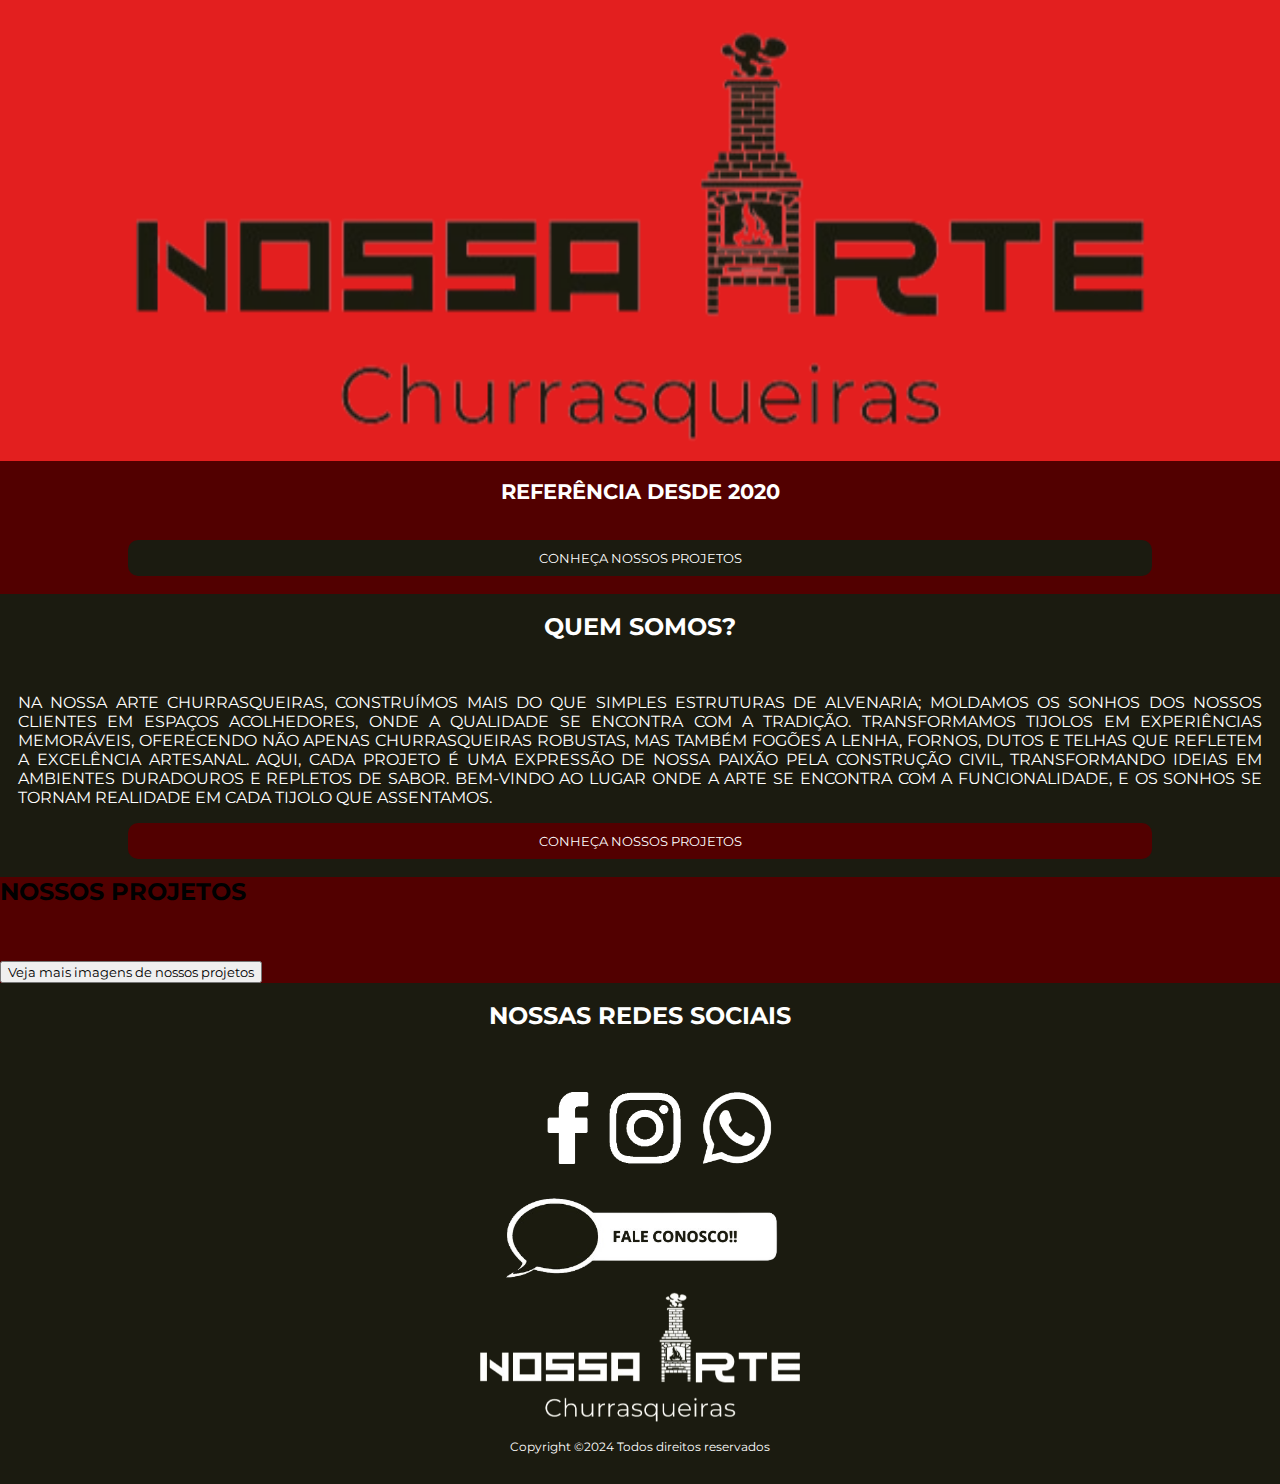
==== Institucional/index.html @ 69694f87 "Add files via upload" ====
<!DOCTYPE html>
<html lang="pt-br">
  <head>
    <meta charset="UTF-8" />
    <meta http-equiv="X-UA-Compatible" content="IE-edge" />
    <meta name="viewport" content="width=device-width, initial-scale=1.0" />
    <title>Nossa Arte Churrasqueiras - Institucional</title>
    <link rel="stylesheet" href="./css/styles.css">
  </head>
  <body>
    <header class="header-container">
      <div class="logo">
        <img src="./assets/imgs/Black_logo.png" alt="Logo" />
      </div>
    </header>
    <main>
      <section class="initial-section">
        <div class="title">
          <h2>Referência desde 2020</h2>
        </div>
        <div class="discover-button black">
          <button>Conheça nossos projetos</button>
        </div>
      </section>
      <section class="about-us">
        <div class="title">
          <h2>Quem somos?</h2>
        </div>
        <div class="about-us-text">
          <p>
            Na Nossa Arte Churrasqueiras, construímos mais do que simples
            estruturas de alvenaria; moldamos os sonhos dos nossos clientes em
            espaços acolhedores, onde a qualidade se encontra com a tradição.
            Transformamos tijolos em experiências memoráveis, oferecendo não
            apenas churrasqueiras robustas, mas também fogões a lenha, fornos,
            dutos e telhas que refletem a excelência artesanal. Aqui, cada
            projeto é uma expressão de nossa paixão pela construção civil,
            transformando ideias em ambientes duradouros e repletos de sabor.
            Bem-vindo ao lugar onde a arte se encontra com a funcionalidade, e
            os sonhos se tornam realidade em cada tijolo que assentamos.
          </p>
        </div>
        <div class="discover-button red">
          <button>Conheça nossos projetos</button>
        </div>
      </section>
      <section class="our-projects">
        <div class="title">
          <h2>Nossos projetos</h2>
        </div>
        <div class="projects-images">
          <img src="" alt="" />
        </div>
        <div class="more-images-button">
          <button>Veja mais imagens de nossos projetos</button>
        </div>
      </section>
      <section></section>
      <section></section>
    </main>
    <footer class="footer-container">
      <div class="title">
        <h2>Nossas redes sociais</h2>
      </div>
      <div class="social-medias">
        <ul>
          <li>
            <a href="https://facebook.com" target="_blank"
              ><img src="./assets/icons/Icon Facebook.png" alt="Logo Facebook"
            /></a>
          </li>
          <li>
            <a
              href="https://www.instagram.com/essa.enossaarte?igsh=MTVyazhsaHVqaWZs"
              target="_blank"
              ><img
                src="./assets/icons/Icon Instagram.png"
                alt="Logo Instagram"
            /></a>
          </li>
          <li>
            <a
              href="https://api.whatsapp.com/send?phone=5511959930063"
              target="_blank"
              ><img src="./assets/icons/Icon Whatsapp.png" alt="Logo Whatsapp"
            /></a>
          </li>
        </ul>
      </div>
      <div class="talk-with-us">
        <a href="https://api.whatsapp.com/send?phone=5511959930063" target="_blank"><img src="./assets/icons/Contact_us_button.png" alt="Fale conosco"></a>
      </div>
      <div class="footer-logo">
        <img src="./assets/imgs/White_logo.png" alt="Logo">
      </div>
      <div class="copyright-text">
        <p>Copyright  ©2024  Todos direitos reservados</p>
      </div>
    </footer>
    <script src="./js/script.js"></script>
  </body>
</html>
---- Institucional/css/styles.css ----
@import url("https://fonts.googleapis.com/css2?family=Montserrat:wght@400;700&display=swap");

* {
  font-family: "Montserrat";
  box-sizing: border-box;
}

html, body {
    margin: 0;
    padding: 0;
}

h2 {
    margin: 0;
}

.header-container {
    background-color: #E31F1F;
    padding: 2vh;
}

.logo {
    display: flex;
    justify-content: center;
    align-items: center;
}

.logo img {
    height: 100%;
    width: 85%;
}

.initial-section {
    background-color: #520000;
    color: #fff;
    font-size: 14px;
    text-align: center;
    padding: 2vh;
}

.title {
    text-transform: uppercase;
    margin-bottom:4vh;
}

.discover-button button{
    border: none;
    text-transform: uppercase;
    color: #fff;
    width: 80vw;
    height: 4vh;
    border-radius: 10px;
}

.black  button{
    background-color: #1B1B10;
}

.red button{
    background-color: #520000;
}

.about-us {
    background-color: #1B1B10;
    color: #fff;
    padding: 2vh;
    display: flex;
    flex-direction: column;
    align-items: center;
}

.about-us-text {
    text-transform: uppercase;
    text-align: justify;
}

.our-projects {
    background-color: #520000;
}

.footer-container {
    background-color: #1B1B10;
    color: white;
    padding: 2vh;
    display: flex;
    flex-direction: column;
    align-items: center;
    justify-content: center;
}

.social-medias img {
    height: 8vh;
}

.social-medias ul {
    list-style: none;
    display: flex;
}

.social-medias li {
    margin: 10px;
}

.talk-with-us img{
    height: 10vh;
}

.footer-logo img {
    height: 15vh;
}

.copyright-text {
    font-size: 12px;
}
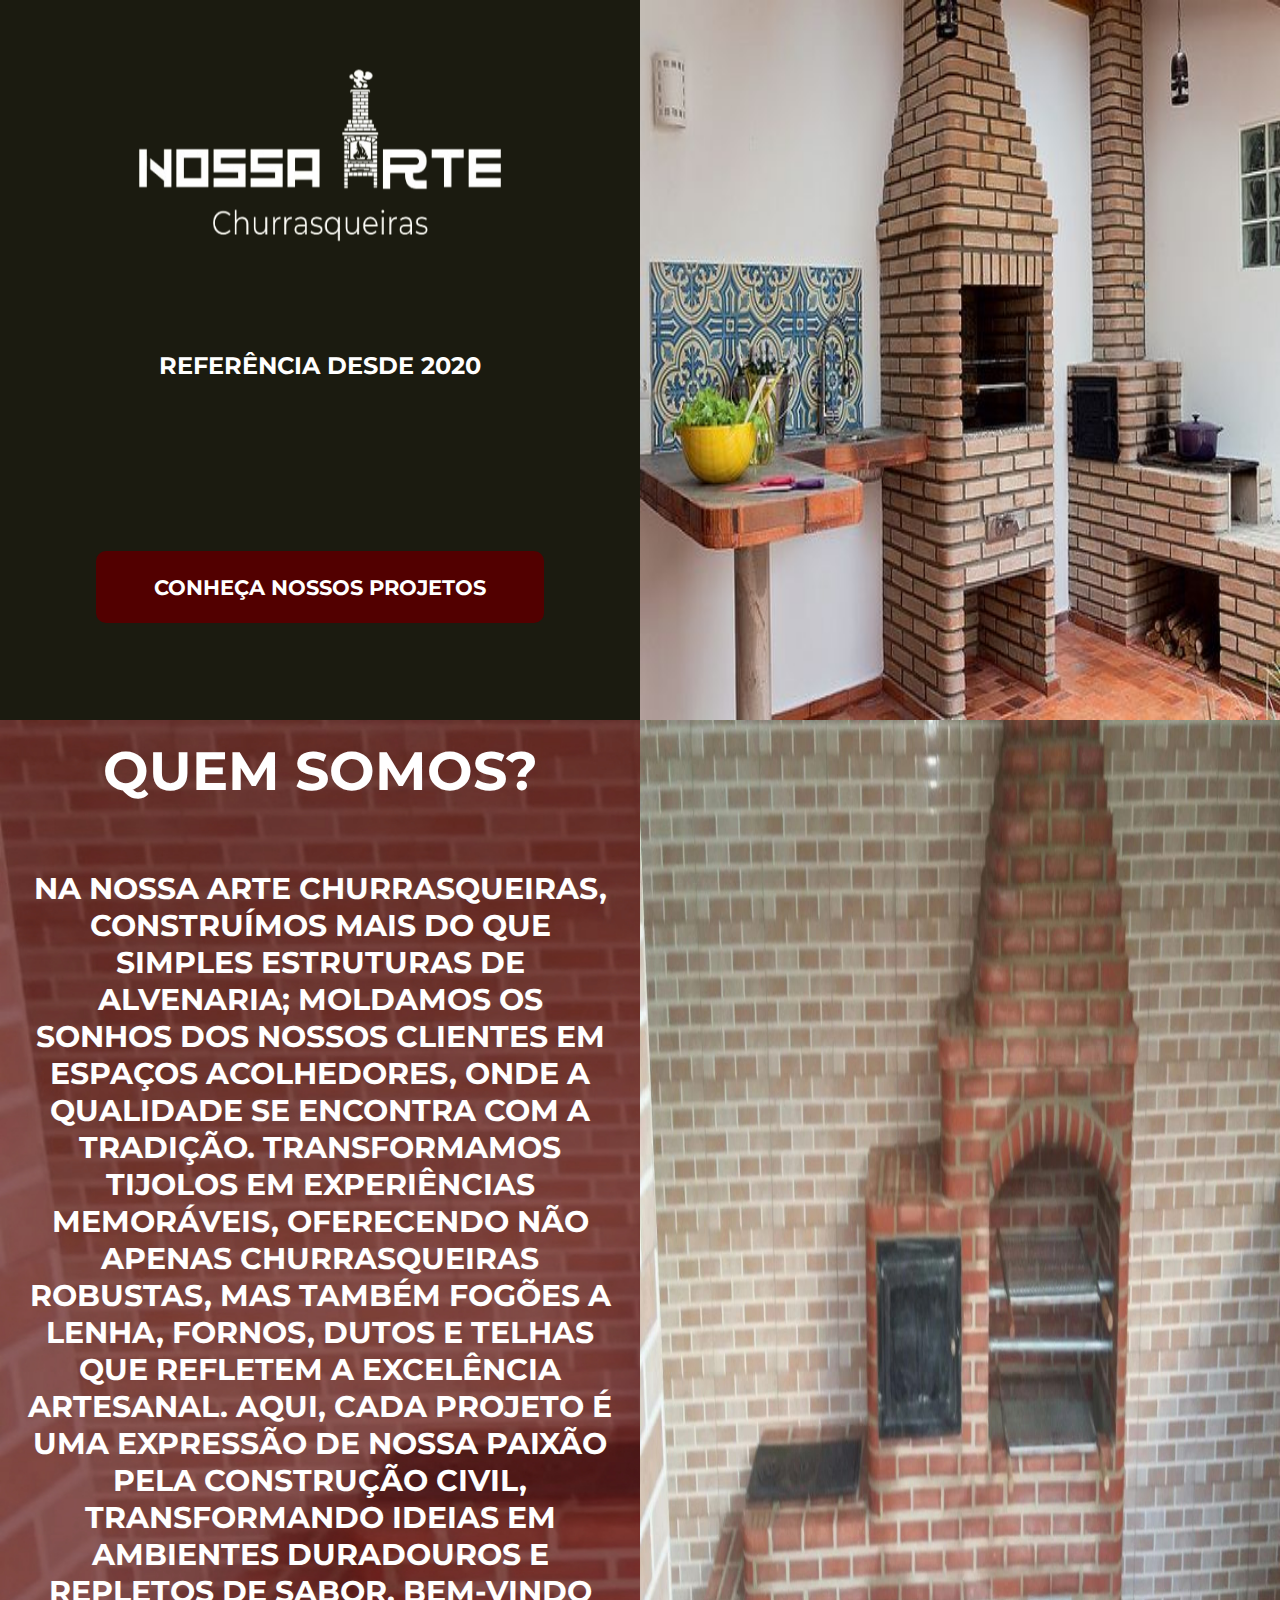
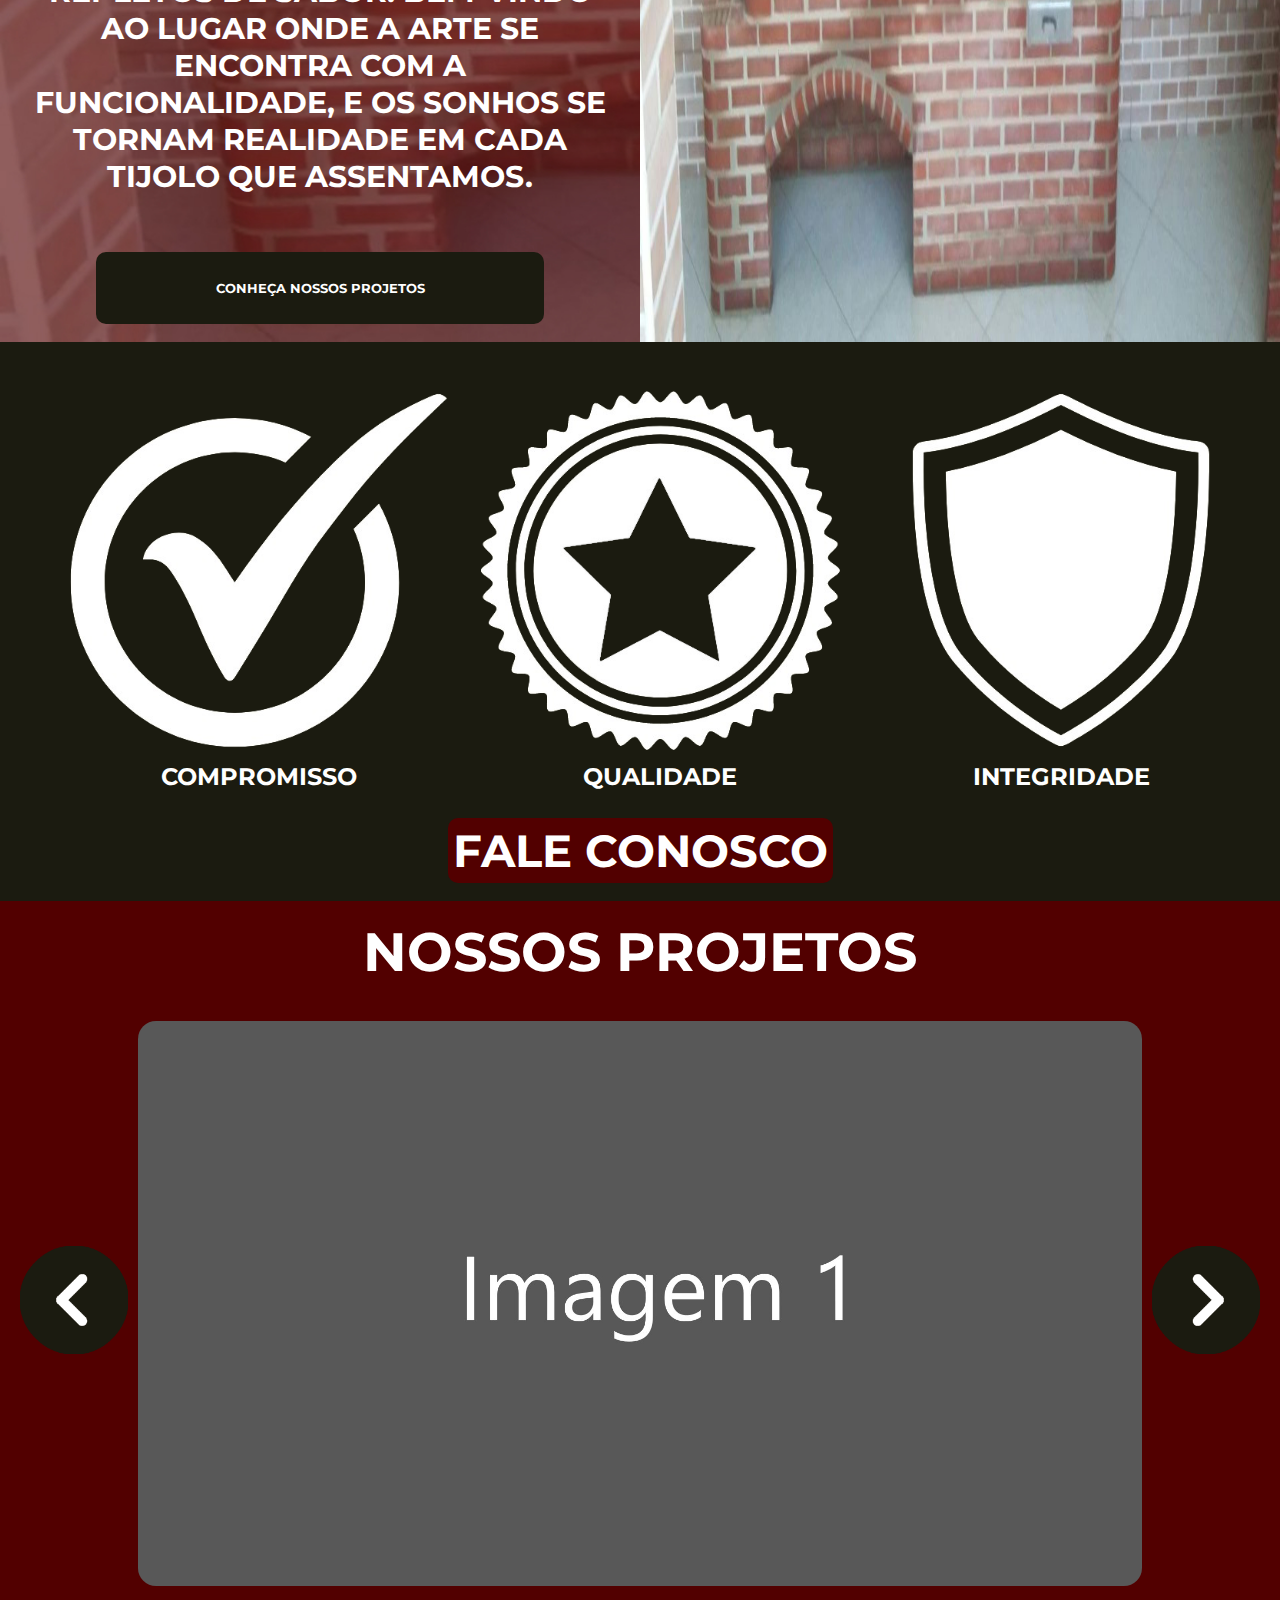
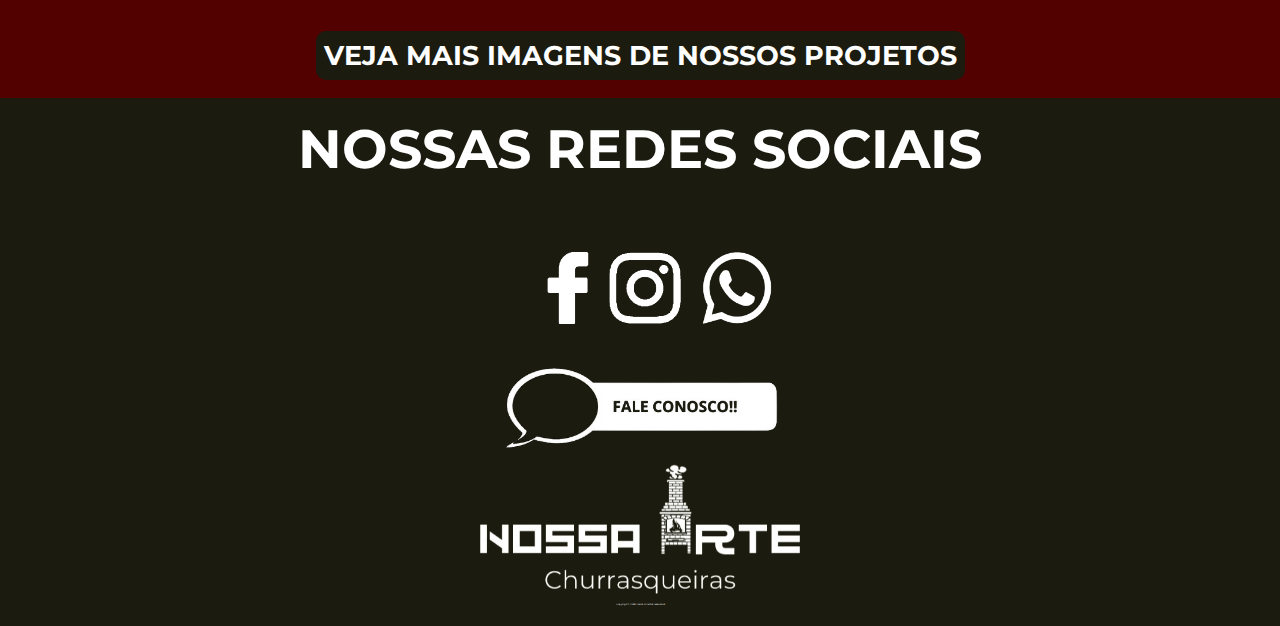
==== commit 3dbc855d: "Add files via upload" ====
--- a/Institucional/index.html
+++ b/Institucional/index.html
@@ -5,56 +5,164 @@
     <meta http-equiv="X-UA-Compatible" content="IE-edge" />
     <meta name="viewport" content="width=device-width, initial-scale=1.0" />
     <title>Nossa Arte Churrasqueiras - Institucional</title>
-    <link rel="stylesheet" href="./css/styles.css">
+    <link rel="stylesheet" href="./css/styles.css" />
   </head>
   <body>
-    <header class="header-container">
-      <div class="logo">
-        <img src="./assets/imgs/Black_logo.png" alt="Logo" />
-      </div>
-    </header>
     <main>
-      <section class="initial-section">
-        <div class="title">
-          <h2>Referência desde 2020</h2>
-        </div>
-        <div class="discover-button black">
-          <button>Conheça nossos projetos</button>
+      <div class="first-line">
+        <section class="header-container">
+          <div class="logo">
+            <img src="./assets/imgs/White_logo.png" alt="Logo" />
+          </div>
+          <div class="reference">
+            <h2>Referência desde 2020</h2>
+          </div>
+          <div class="first-discover-button">
+            <a href="#our-projects"><button>Conheça nossos projetos</button></a>
+          </div>
+        </section>
+        <div class="image-1">
+          <img src="./assets/imgs/Churrasqueira_1.jpeg" alt="Churrasqueira" />
+        </div>
+      </div>
+      <div class="second-line">
+        <section class="about-us">
+          <div class="title">
+            <h2>Quem somos?</h2>
+          </div>
+          <div class="about-us-text">
+            <p>
+              Na Nossa Arte Churrasqueiras, construímos mais do que simples
+              estruturas de alvenaria; moldamos os sonhos dos nossos clientes em
+              espaços acolhedores, onde a qualidade se encontra com a tradição.
+              Transformamos tijolos em experiências memoráveis, oferecendo não
+              apenas churrasqueiras robustas, mas também fogões a lenha, fornos,
+              dutos e telhas que refletem a excelência artesanal. Aqui, cada
+              projeto é uma expressão de nossa paixão pela construção civil,
+              transformando ideias em ambientes duradouros e repletos de sabor.
+              Bem-vindo ao lugar onde a arte se encontra com a funcionalidade, e
+              os sonhos se tornam realidade em cada tijolo que assentamos.
+            </p>
+          </div>
+          <div class="second-discover-button">
+            <a href="#our-projects"><button>Conheça nossos projetos</button></a>
+          </div>
+        </section>
+        <div class="image-2">
+          <img src="./assets/imgs/Churrasqueira_2.jpg" alt="Churrasqueiras" />
+        </div>
+      </div>
+      <section class="characteristics">
+        <ul>
+          <li onclick="openCard(0)" class="clickable-item">
+            <img src="./assets/icons/Icon_check.png" alt="Ícone compromisso" />
+            <p>Compromisso</p>
+          </li>
+          <li onclick="openCard(1)" class="clickable-item">
+            <img src="./assets/icons/Icon_seal.png" alt="Ícone qualidade" />
+            <p>Qualidade</p>
+          </li>
+          <li onclick="openCard(2)" class="clickable-item">
+            <img src="./assets/icons/Icon_shield.png" alt="Ícone integridade" />
+            <p>Integridade</p>
+          </li>
+        </ul>
+        <div class="contact-btn">
+          <a href="https://api.whatsapp.com/send?phone=5511959930063"
+          target="_blank"><button>Fale conosco</button></a>
         </div>
       </section>
-      <section class="about-us">
-        <div class="title">
-          <h2>Quem somos?</h2>
-        </div>
-        <div class="about-us-text">
-          <p>
-            Na Nossa Arte Churrasqueiras, construímos mais do que simples
-            estruturas de alvenaria; moldamos os sonhos dos nossos clientes em
-            espaços acolhedores, onde a qualidade se encontra com a tradição.
-            Transformamos tijolos em experiências memoráveis, oferecendo não
-            apenas churrasqueiras robustas, mas também fogões a lenha, fornos,
-            dutos e telhas que refletem a excelência artesanal. Aqui, cada
-            projeto é uma expressão de nossa paixão pela construção civil,
-            transformando ideias em ambientes duradouros e repletos de sabor.
-            Bem-vindo ao lugar onde a arte se encontra com a funcionalidade, e
-            os sonhos se tornam realidade em cada tijolo que assentamos.
-          </p>
-        </div>
-        <div class="discover-button red">
-          <button>Conheça nossos projetos</button>
-        </div>
-      </section>
-      <section class="our-projects">
+      <div class="carousel-container" id="carousel-container" title="Fechar Card">
+        <div id="close-carousel" onclick="closeCard()">
+          <img src="./assets/icons/Icon_close.png" alt="Fechar card" />
+        </div>
+
+        <div class="carousel">
+          <div class="card">
+            <img src="./assets/icons/Icon_check.png" alt="Ícone compromisso" />
+            <h2>Compromisso</h2>
+            <h3>
+              O Compromisso Inabalável da Nossa Empresa: Sustentando Valores e
+              Propósitos
+            </h3>
+            <p>
+              Em um mundo empresarial marcado por mudanças constantes e desafios
+              diversos, o compromisso é o alicerce sobre o qual construímos
+              nossa empresa. Desde o momento em que lançamos os alicerces deste
+              empreendimento, estabelecemos como princípio fundamental a adesão
+              a valores sólidos e um propósito claro. Este compromisso é a
+              essência que permeia todas as nossas ações, impulsionando-nos a
+              alcançar padrões de excelência e a contribuir positivamente para
+              as comunidades que servimos.
+            </p>
+          </div>
+          <div class="card">
+            <img src="./assets/icons/Icon_seal.png" alt="Ícone qualidade" />
+            <h2>Qualidade</h2>
+            <h3>Excelência em Qualidade: Nosso Compromisso Infalível</h3>
+            <p>
+              Na busca incessante pela excelência, a qualidade é nosso norte.
+              Cada produto e serviço que entregamos é uma expressão tangível
+              desse compromisso. Desde os processos de produção até o
+              atendimento ao cliente, a qualidade permeia todas as facetas de
+              nossa empresa. É essa busca incessante pela perfeição que nos
+              impulsiona a superar expectativas e a estabelecer padrões elevados
+              no mercado. Em cada detalhe, afirmamos nosso compromisso infalível
+              com a qualidade.
+            </p>
+          </div>
+          <div class="card">
+            <img src="./assets/icons/Icon_shield.png" alt="Ícone integridade" />
+            <h2>Integridade</h2>
+            <h3>Integridade: A Base Firme de Nossa Atuação</h3>
+            <p>
+              No pilar de nossa empresa reside a integridade, um princípio não
+              negociável que guia todas as nossas ações. Em um mundo onde
+              confiança é essencial, mantemos nossos compromissos e agimos com
+              transparência e honestidade em todos os nossos relacionamentos e
+              operações. Da liderança à linha de frente, a integridade é uma
+              parte indivisível de nossa cultura corporativa, assegurando que
+              cada decisão seja tomada com ética e responsabilidade. É através
+              da integridade que fortalecemos laços duradouros com nossos
+              stakeholders e construímos uma reputação sólida e confiável.
+            </p>
+          </div>
+        </div>
+      </div>
+      <div class="prev-btn card-btn" title="Card Anterior"><img src="./assets/icons/Icon_Próximo_alter.png" alt="Ícone próximo"></div>
+      <div class="next-btn card-btn" title="Card Próximo"><img src="./assets/icons/Icon_anterior_alter.png" alt="Ícone anterior"></div>
+      <section id="our-projects">
         <div class="title">
           <h2>Nossos projetos</h2>
         </div>
         <div class="projects-images">
-          <img src="" alt="" />
+          <div class="interactive-buttons" title="Imagem Anterior">
+            <img
+              src="./assets/icons/Icon_anterior.png"
+              alt="Imagem anterior"
+              id="botaoAnterior"
+            />
+          </div>
+          <div class="imgs" id="images-container">
+            <img class="imagem" src="./assets/imgs/imagem1.jpeg" alt="Imagem" />
+            <img class="imagem" src="./assets/imgs/imagem2.jpeg" alt="Imagem" />
+            <img class="imagem" src="./assets/imgs/imagem3.jpeg" alt="Imagem" />
+            <img class="imagem" src="./assets/imgs/imagem4.jpeg" alt="Imagem" />
+            <img class="imagem" src="./assets/imgs/imagem5.jpeg" alt="Imagem" />
+          </div>
+          <div class="interactive-buttons" title="Próxima Imagem">
+            <img
+              src="./assets/icons/Icon_proximo.png"
+              alt="Imagem próxima"
+              id="botaoProximo"
+            />
+          </div>
         </div>
         <div class="more-images-button">
           <button>Veja mais imagens de nossos projetos</button>
         </div>
       </section>
+
       <section></section>
       <section></section>
     </main>
@@ -88,13 +196,17 @@
         </ul>
       </div>
       <div class="talk-with-us">
-        <a href="https://api.whatsapp.com/send?phone=5511959930063" target="_blank"><img src="./assets/icons/Contact_us_button.png" alt="Fale conosco"></a>
+        <a
+          href="https://api.whatsapp.com/send?phone=5511959930063"
+          target="_blank"
+          ><img src="./assets/icons/Contact_us_button.png" alt="Fale conosco"
+        /></a>
       </div>
       <div class="footer-logo">
-        <img src="./assets/imgs/White_logo.png" alt="Logo">
+        <img src="./assets/imgs/White_logo.png" alt="Logo" />
       </div>
       <div class="copyright-text">
-        <p>Copyright  ©2024  Todos direitos reservados</p>
+        <p>Copyright ©2024 Todos direitos reservados</p>
       </div>
     </footer>
     <script src="./js/script.js"></script>
--- a/Institucional/css/styles.css
+++ b/Institucional/css/styles.css
@@ -5,110 +5,527 @@
   box-sizing: border-box;
 }
 
-html, body {
-    margin: 0;
-    padding: 0;
+:root {
+  --primary-color: #520000;
+  --secondary-color: #1b1b10;
+  --text-color: #fff;
+  font-size: 16px;
+}
+
+html,
+body {
+  margin: 0;
+  padding: 0;
 }
 
 h2 {
-    margin: 0;
+  margin: 0;
+}
+
+.first-line {
+  display: flex;
+  flex-direction: column;
 }
 
 .header-container {
-    background-color: #E31F1F;
+  background-color: var(--secondary-color);
+  background-size: cover;
+  padding: 2vh;
+  display: flex;
+  flex-direction: column;
+  align-items: center;
+  color: var(--text-color);
+  height: 50vh;
+}
+
+.reference h2 {
+  text-transform: uppercase;
+  margin-top: 2vh;
+  margin-bottom: 4vh;
+  font-size: 1rem;
+}
+
+.logo {
+  display: flex;
+  justify-content: center;
+  align-items: center;
+}
+
+.logo img {
+  height: 20vh;
+  width: 85%;
+}
+
+.first-discover-button button {
+  border: none;
+  text-transform: uppercase;
+  color: var(--text-color);
+  width: 65vw;
+  height: 4vh;
+  border-radius: 10px;
+  font-size: 0.875rem;
+  font-weight: 700;
+  margin-bottom: 2vh;
+  background-color: var(--primary-color);
+}
+
+.first-discover-button :hover {
+  opacity: 50%;
+  cursor: pointer;
+}
+
+.image-1 {
+  width: 100vw;
+  height: 50vh;
+}
+
+.image-1 img {
+  width: 100%;
+  height: 100%;
+}
+
+.title {
+  text-transform: uppercase;
+  margin-bottom: 4vh;
+  font-size: 1.5rem;
+}
+
+.second-line {
+  display: flex;
+  flex-direction: column;
+}
+
+.about-us {
+  background-image: url(../assets/imgs/Fundo.jpg);
+  background-size: 500;
+  color: var(--text-color);
+  padding: 2vh 2vw;
+  display: flex;
+  flex-direction: column;
+  align-items: center;
+}
+
+.about-us-text {
+  text-transform: uppercase;
+  text-align: center;
+  font-size: 1.25rem;
+  font-weight: 700;
+}
+
+.second-discover-button button {
+  border: none;
+  text-transform: uppercase;
+  color: var(--text-color);
+  width: 70vw;
+  height: 4vh;
+  border-radius: 10px;
+  font-size: 0,9375rem;
+  font-weight: 700;
+  margin-top: 3vh;
+  background-color: var(--secondary-color);
+}
+
+.second-discover-button :hover {
+  filter: brightness(40%);
+  cursor: pointer;
+}
+
+.image-2 {
+  width: 50vw;
+  display: none;
+}
+
+.image-2 img {
+  width: 100%;
+  height: 100%;
+}
+
+.characteristics {
+  background-color: var(--secondary-color);
+  color: var(--text-color);
+  font-weight: 700;
+  text-transform: uppercase;
+  padding: 2vh;
+  font-size: 1.5rem;
+  display: flex;
+  flex-direction: column;
+  align-items: center;
+}
+
+.characteristics ul {
+  margin: 0;
+  display: flex;
+  flex-direction: column;
+  list-style: none;
+  width: 100%;
+}
+
+.characteristics li {
+  display: flex;
+  flex-direction: column;
+  align-items: center;
+}
+
+.characteristics li:hover {
+  transform: scale(1.1);
+  cursor: pointer;
+}
+
+.characteristics li:active {
+  filter: brightness(25%);
+}
+
+.characteristics img {
+  width: 45vw;
+  margin-top: 2vh;
+}
+
+.characteristics p {
+  margin: 0 0 1vh 0;
+}
+
+.contact-btn {
+  margin-top: 2vh;
+}
+
+.contact-btn button {
+  color: var(--text-color);
+  background-color: var(--primary-color);
+  text-transform: uppercase;
+  font-size: 1.875rem;
+  padding: 5px;
+  font-weight: 700;
+  border: none;
+  border-radius: 10px;
+}
+
+.contact-btn :hover {
+  opacity: 50%;
+  cursor: pointer;
+}
+
+#close-carousel {
+  position: fixed;
+  top: 2%;
+  right: 3%;
+  z-index: 1;
+}
+
+#close-carousel img {
+  height: 5vh;
+}
+
+#close_carousel img:hover {
+  cursor: pointer;
+}
+
+.carousel-container {
+  position: fixed;
+  top: 50%;
+  left: 50%;
+  transform: translate(-50%, -50%) scale(0);
+  transform-origin: center;
+  overflow: hidden;
+  transition: transform 0.3s ease;
+  width: 75vw;
+  height: 90vh;
+}
+
+.carousel {
+  display: flex;
+  transition: transform 0.5s ease;
+}
+
+.card:last-child {
+  margin-right: 0;
+}
+
+.card {
+  display: flex;
+  flex-direction: column;
+  justify-content: center;
+  align-items: center;
+  background-color: var(--secondary-color);
+  flex: 0 0 100%;
+  padding: 2vw;
+  border: 1px solid var(--text-color);
+  color: var(--text-color);
+  text-transform: uppercase;
+  font-weight: 700;
+  border-radius: 25px;
+}
+
+.card img {
+  height: 15vh;
+  width: 30%;
+}
+
+.card h2 {
+  font-size: 1.3rem;
+}
+.card h3 {
+  font-size: 0.875rem;
+}
+
+.card p {
+  font-size: 0.775rem;
+}
+
+.prev-btn,
+.next-btn {
+  position: fixed;
+  top: 50%;
+  transform: translateY(-50%);
+  border: none;
+  transform: scale(0);
+  transform-origin: center;
+  overflow: hidden;
+  transition: transform 0.3s ease;
+}
+
+.prev-btn img,
+.next-btn img {
+  height: 15vh;
+}
+
+.prev-btn :hover,
+.next-btn :hover {
+  transform: scale(1.5);
+  cursor: pointer;
+}
+
+.prev-btn {
+  left: 5vw;
+}
+
+.next-btn {
+  right: 5vw;
+}
+
+#our-projects {
+  background-color: var(--primary-color);
+  background-size: cover;
+  color: var(--text-color);
+  display: flex;
+  flex-direction: column;
+  align-items: center;
+  padding: 2vh;
+}
+
+.projects-images {
+  display: flex;
+  align-items: center;
+  justify-content: space-between;
+  margin-bottom: 5vh;
+}
+
+#images-container {
+  width: 100%;
+  display: flex;
+  overflow-x: hidden;
+  transition: scroll-left 0.3s ease;
+}
+
+.imagem {
+  width: calc(100% - 20px);
+  margin: 0 10px;
+  height: auto;
+  border-radius: 18px;
+}
+
+.interactive-buttons img {
+  height: 6vh;
+}
+
+.interactive-buttons :hover {
+  transform: scale(1.2);
+  cursor: pointer;
+}
+
+.interactive-buttons :active {
+  filter: brightness(10%);
+  opacity: 100%;
+}
+
+.more-images-button button {
+  background-color: var(--secondary-color);
+  border: none;
+  border-radius: 10px;
+  font-size: 1.125rem;
+  text-transform: uppercase;
+  color: var(--text-color);
+  padding: 8px;
+  font-weight: 700;
+}
+
+.more-images-button :hover {
+  opacity: 50%;
+  cursor: pointer;
+}
+
+.footer-container {
+  text-align: center;
+  background-color: var(--secondary-color);
+  color: white;
+  padding: 2vh;
+  display: flex;
+  flex-direction: column;
+  align-items: center;
+  justify-content: center;
+}
+
+.social-medias img {
+  height: 8vh;
+}
+
+.social-medias ul {
+  list-style: none;
+  display: flex;
+}
+
+.social-medias li {
+  margin: 10px;
+}
+
+.social-medias li:hover {
+  filter: brightness(40%);
+}
+
+.talk-with-us img {
+  height: 10vh;
+}
+
+.talk-with-us :hover {
+  filter: brightness(40%);
+}
+
+.footer-logo img {
+  height: 15vh;
+}
+
+.copyright-text {
+  font-size: 0.09375rem;
+}
+
+@media (min-width: 720px) {
+  :root {
+    font-size: 24px;
+  }
+
+  .first-line {
+    flex-direction: row;
+  }
+
+  .header-container {
+    width: 50vw;
+    height: 80vh;
+  }
+
+  .reference h2 {
+  }
+
+  .logo {
+    margin: 5vh 0 10vh 0;
+  }
+
+  .first-discover-button button {
+    width: 35vw;
+    height: 8vh;
+    border-radius: 10px;
+    font-weight: 700;
+    margin-top: 15vh;
+    background-color: var(--primary-color);
+  }
+
+  .image-1 {
+    width: 50vw;
+    height: 80vh;
+  }
+
+  .second-line {
+    flex-direction: row;
+  }
+
+  .about-us {
+    background-size: cover;
+    width: 50vw;
+  }
+
+  .second-discover-button button {
+    width: 35vw;
+    height: 8vh;
+    border-radius: 10px;
+    font-weight: 700;
+    margin-top: 3vh;
+    background-color: var(--secondary-color);
+  }
+
+  .image-2 {
+    display: block;
+    width: 50vw;
+  }
+
+  .image-2 img {
+    width: 100%;
+  }
+
+  .characteristics {
     padding: 2vh;
-}
-
-.logo {
-    display: flex;
-    justify-content: center;
-    align-items: center;
-}
-
-.logo img {
-    height: 100%;
-    width: 85%;
-}
-
-.initial-section {
-    background-color: #520000;
-    color: #fff;
-    font-size: 14px;
-    text-align: center;
-    padding: 2vh;
-}
-
-.title {
-    text-transform: uppercase;
-    margin-bottom:4vh;
-}
-
-.discover-button button{
-    border: none;
-    text-transform: uppercase;
-    color: #fff;
+  }
+
+  .characteristics ul {
+    justify-content: space-around;
+  }
+
+  .characteristics img {
+    width: 20vw;
+  }
+
+  .characteristics {
+    font-size: 1rem;
+  }
+
+  .characteristics ul{
+    flex-direction: row;
+  }
+
+  .characteristics img {
+    width: 30vw;
+  }
+
+  .carousel-container {
+    width: 60vw;
+    height: auto;
+  }
+        
+  .card img {
+    height: 30vh;
+    width: 30%;
+  }
+  
+  .prev-btn img,
+  .next-btn img {
+    height: 15vh;
+  }
+    
+  .prev-btn {
+    left: calc(60vw - 50vw);
+  }
+  
+  .next-btn {
+    right: calc(60vw - 50vw);
+  }
+  
+
+  #images-container {
     width: 80vw;
-    height: 4vh;
-    border-radius: 10px;
-}
-
-.black  button{
-    background-color: #1B1B10;
-}
-
-.red button{
-    background-color: #520000;
-}
-
-.about-us {
-    background-color: #1B1B10;
-    color: #fff;
-    padding: 2vh;
-    display: flex;
-    flex-direction: column;
-    align-items: center;
-}
-
-.about-us-text {
-    text-transform: uppercase;
-    text-align: justify;
-}
-
-.our-projects {
-    background-color: #520000;
-}
-
-.footer-container {
-    background-color: #1B1B10;
-    color: white;
-    padding: 2vh;
-    display: flex;
-    flex-direction: column;
-    align-items: center;
-    justify-content: center;
-}
-
-.social-medias img {
-    height: 8vh;
-}
-
-.social-medias ul {
-    list-style: none;
-    display: flex;
-}
-
-.social-medias li {
-    margin: 10px;
-}
-
-.talk-with-us img{
-    height: 10vh;
-}
-
-.footer-logo img {
-    height: 15vh;
-}
-
-.copyright-text {
-    font-size: 12px;
-}+  }
+
+  .imagem {
+    width: calc(80vw - 20px);
+  }
+
+  .interactive-buttons img {
+    height: 12vh;
+  }
+}
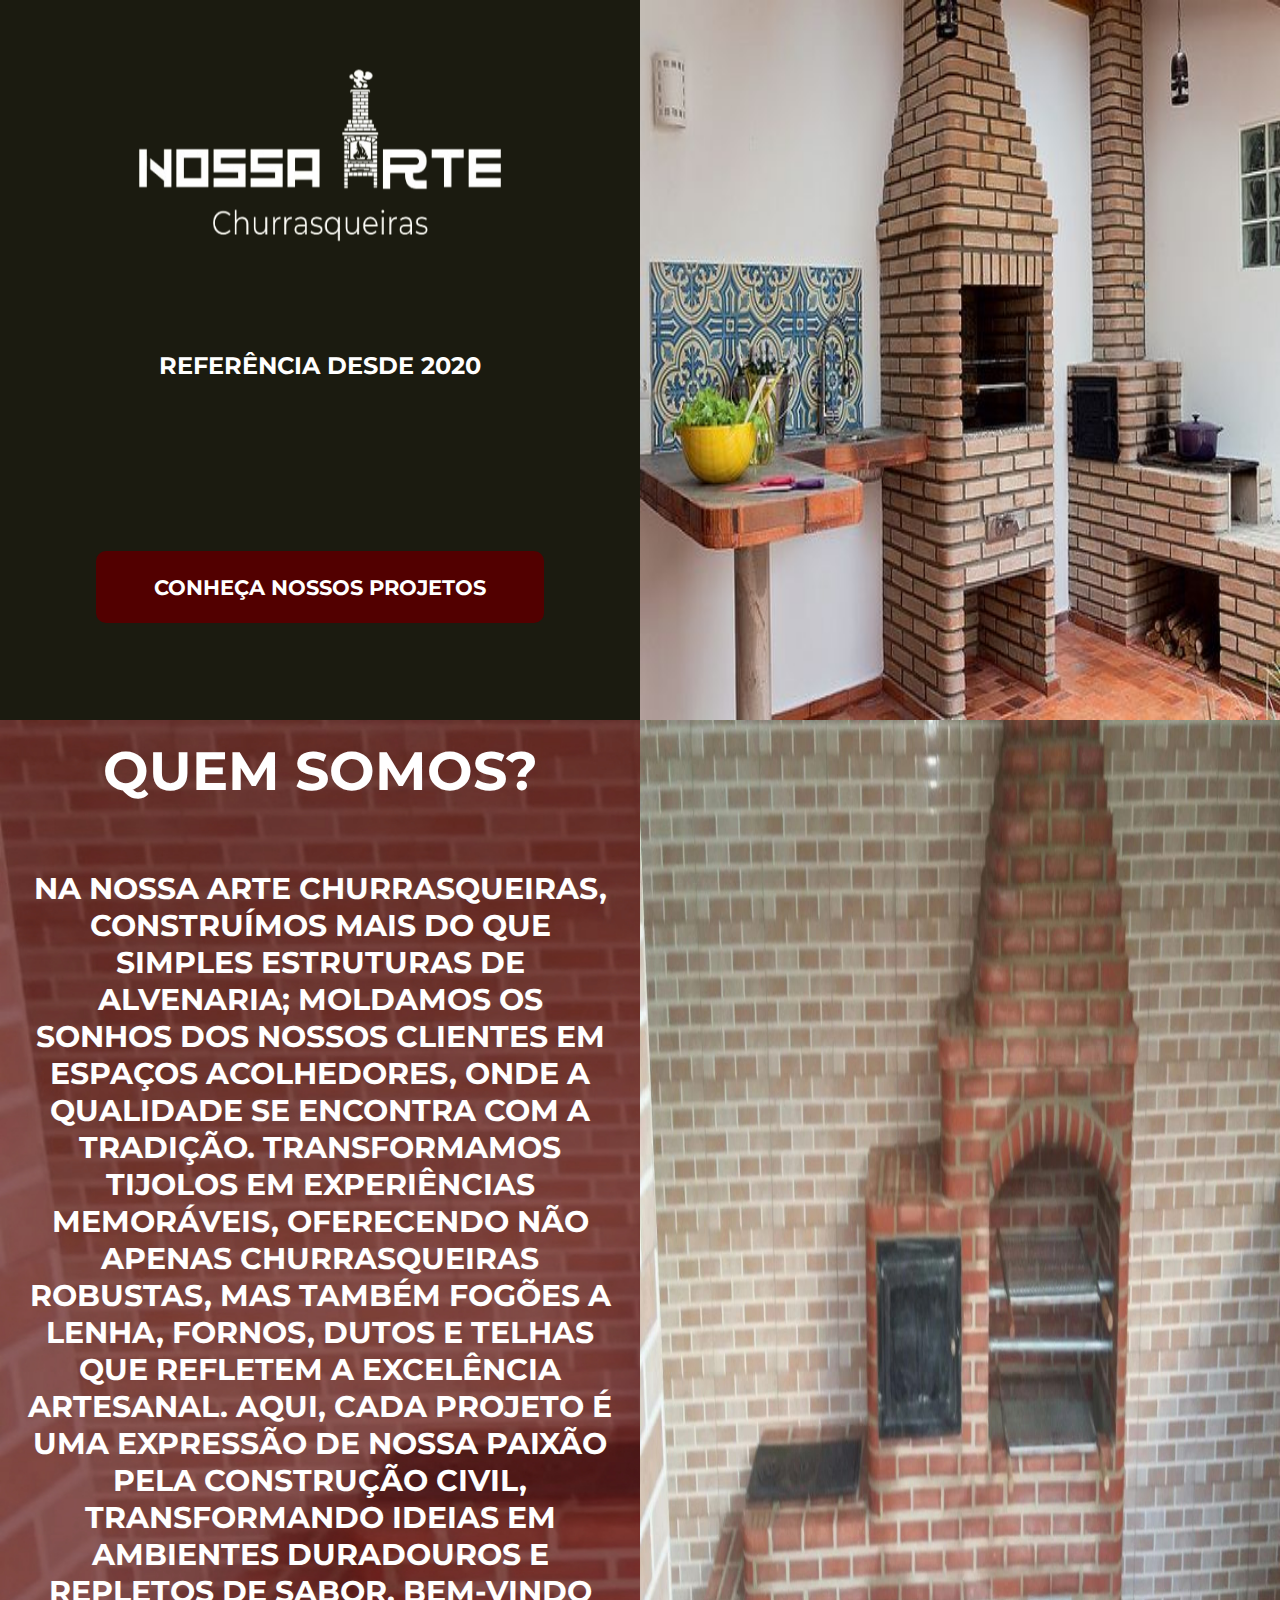
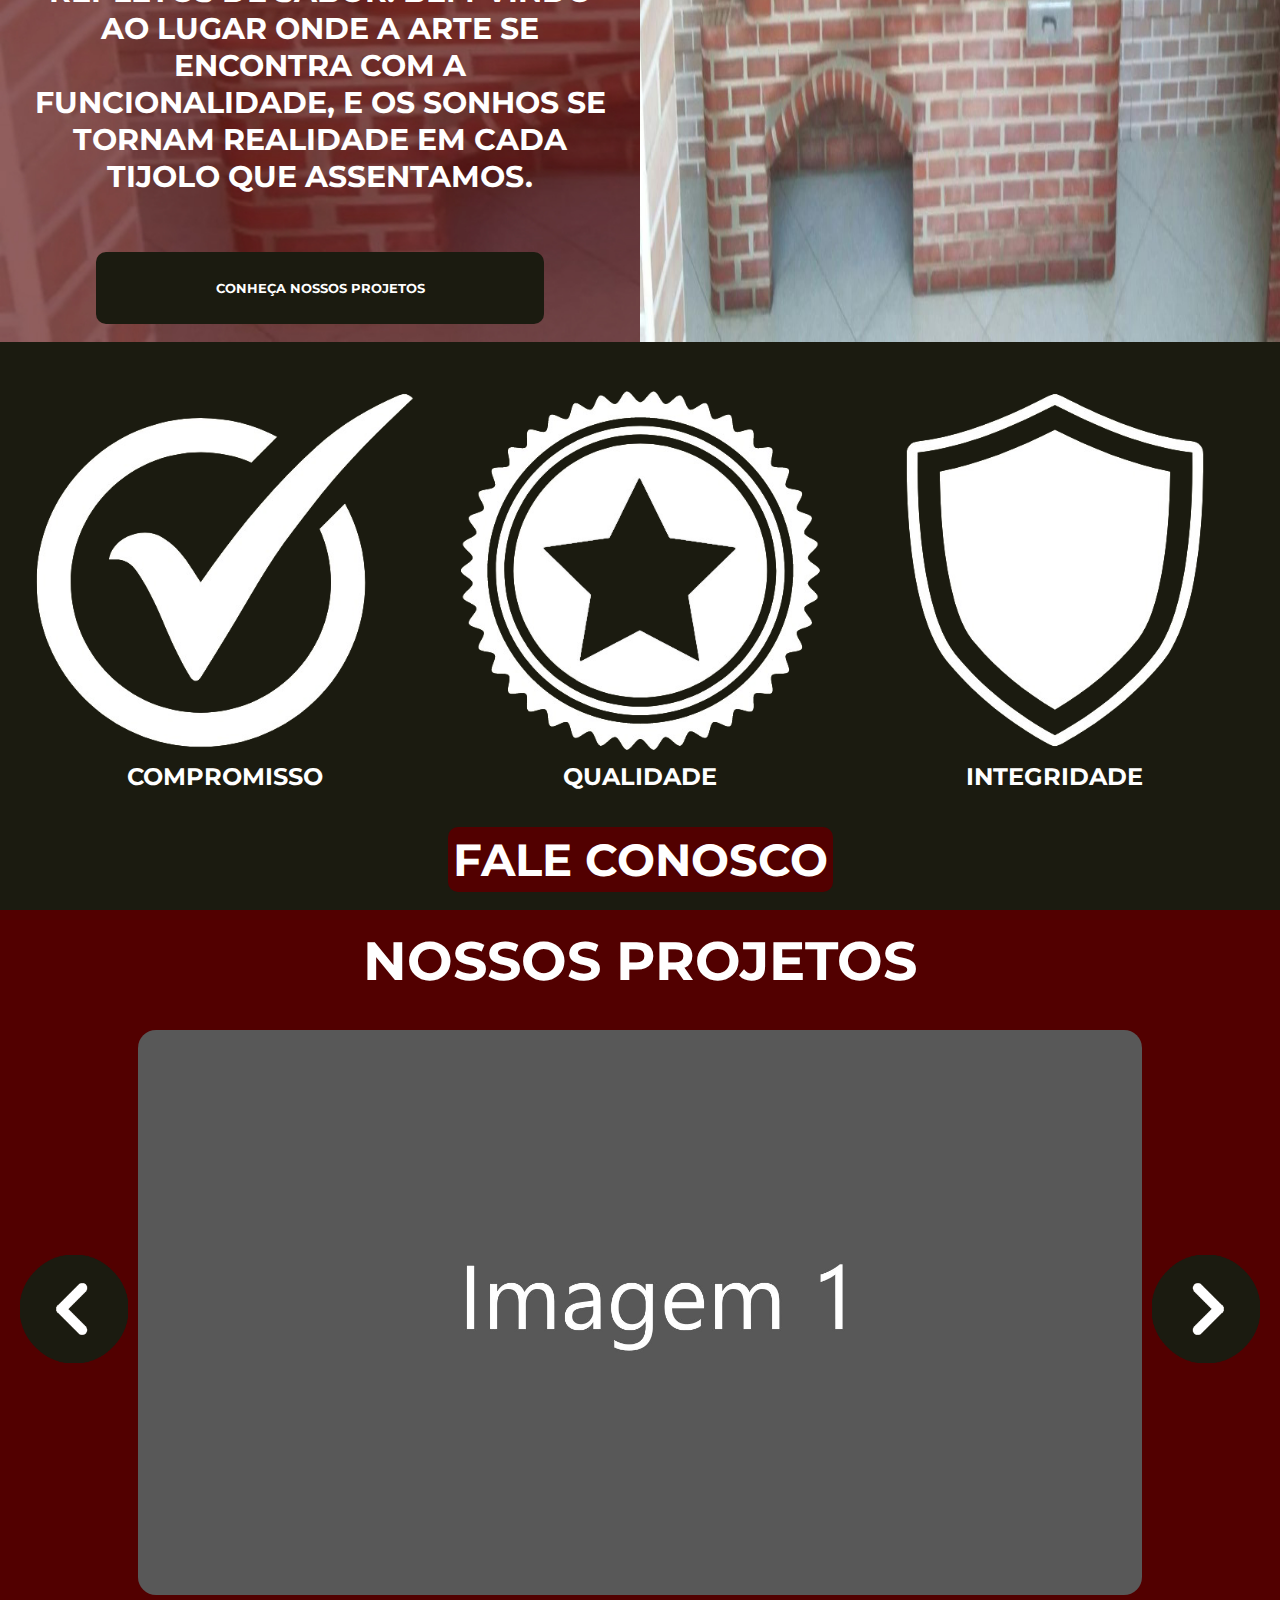
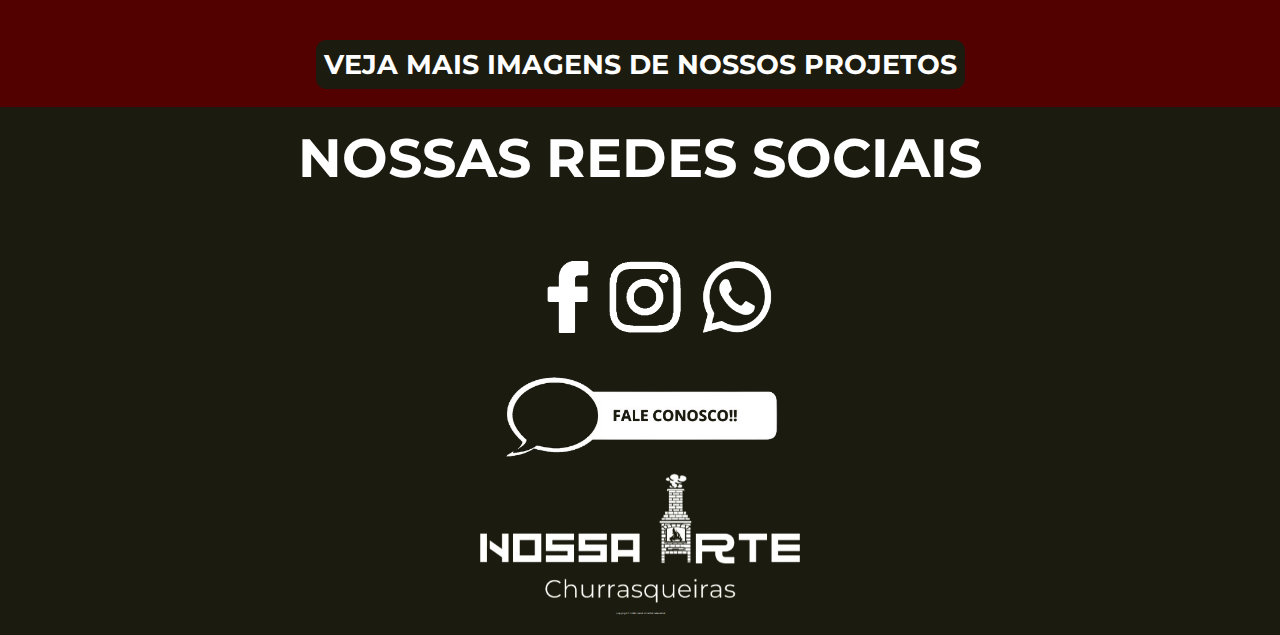
==== commit cfef0953: "Update index.html" ====
--- a/Institucional/index.html
+++ b/Institucional/index.html
@@ -6,6 +6,7 @@
     <meta name="viewport" content="width=device-width, initial-scale=1.0" />
     <title>Nossa Arte Churrasqueiras - Institucional</title>
     <link rel="stylesheet" href="./css/styles.css" />
+    <link rel="shortcut icon" href="./assets/icons/favicon.png" type="image/x-icon">
   </head>
   <body>
     <main>
--- a/Institucional/css/styles.css
+++ b/Institucional/css/styles.css
@@ -35,7 +35,7 @@
   flex-direction: column;
   align-items: center;
   color: var(--text-color);
-  height: 50vh;
+  height: 40vh;
 }
 
 .reference h2 {
@@ -119,7 +119,7 @@
   width: 70vw;
   height: 4vh;
   border-radius: 10px;
-  font-size: 0,9375rem;
+  font-size: 0, 9375rem;
   font-weight: 700;
   margin-top: 3vh;
   background-color: var(--secondary-color);
@@ -158,6 +158,7 @@
   flex-direction: column;
   list-style: none;
   width: 100%;
+  padding: 0;
 }
 
 .characteristics li {
@@ -185,7 +186,7 @@
 }
 
 .contact-btn {
-  margin-top: 2vh;
+  margin-top: 3vh;
 }
 
 .contact-btn button {
@@ -212,7 +213,7 @@
 }
 
 #close-carousel img {
-  height: 5vh;
+  height: 3vh;
 }
 
 #close_carousel img:hover {
@@ -221,7 +222,7 @@
 
 .carousel-container {
   position: fixed;
-  top: 50%;
+  top: 60%;
   left: 50%;
   transform: translate(-50%, -50%) scale(0);
   transform-origin: center;
@@ -285,21 +286,15 @@
 
 .prev-btn img,
 .next-btn img {
-  height: 15vh;
-}
-
-.prev-btn :hover,
-.next-btn :hover {
-  transform: scale(1.5);
-  cursor: pointer;
+  height: 10vh;
 }
 
 .prev-btn {
-  left: 5vw;
+  left: -5vw;
 }
 
 .next-btn {
-  right: 5vw;
+  right: -5vw;
 }
 
 #our-projects {
@@ -324,10 +319,11 @@
   display: flex;
   overflow-x: hidden;
   transition: scroll-left 0.3s ease;
+  border-radius: 18px;
 }
 
 .imagem {
-  width: calc(100% - 20px);
+  width: calc(100% - 18px);
   margin: 0 10px;
   height: auto;
   border-radius: 18px;
@@ -388,7 +384,7 @@
 }
 
 .social-medias li:hover {
-  filter: brightness(40%);
+  transform: scale(1.2);
 }
 
 .talk-with-us img {
@@ -396,7 +392,7 @@
 }
 
 .talk-with-us :hover {
-  filter: brightness(40%);
+  transform: scale(1.2);
 }
 
 .footer-logo img {
@@ -419,9 +415,6 @@
   .header-container {
     width: 50vw;
     height: 80vh;
-  }
-
-  .reference h2 {
   }
 
   .logo {
@@ -460,6 +453,16 @@
     background-color: var(--secondary-color);
   }
 
+  #close-carousel img {
+    height: 5vh;
+  }
+
+  .prev-btn :hover,
+  .next-btn :hover {
+    transform: scale(1.5);
+    cursor: pointer;
+  }
+
   .image-2 {
     display: block;
     width: 50vw;
@@ -485,7 +488,7 @@
     font-size: 1rem;
   }
 
-  .characteristics ul{
+  .characteristics ul {
     flex-direction: row;
   }
 
@@ -494,28 +497,28 @@
   }
 
   .carousel-container {
+    top: 50%;
     width: 60vw;
     height: auto;
   }
-        
+
   .card img {
     height: 30vh;
     width: 30%;
   }
-  
+
   .prev-btn img,
   .next-btn img {
     height: 15vh;
   }
-    
+
   .prev-btn {
     left: calc(60vw - 50vw);
   }
-  
+
   .next-btn {
     right: calc(60vw - 50vw);
   }
-  
 
   #images-container {
     width: 80vw;
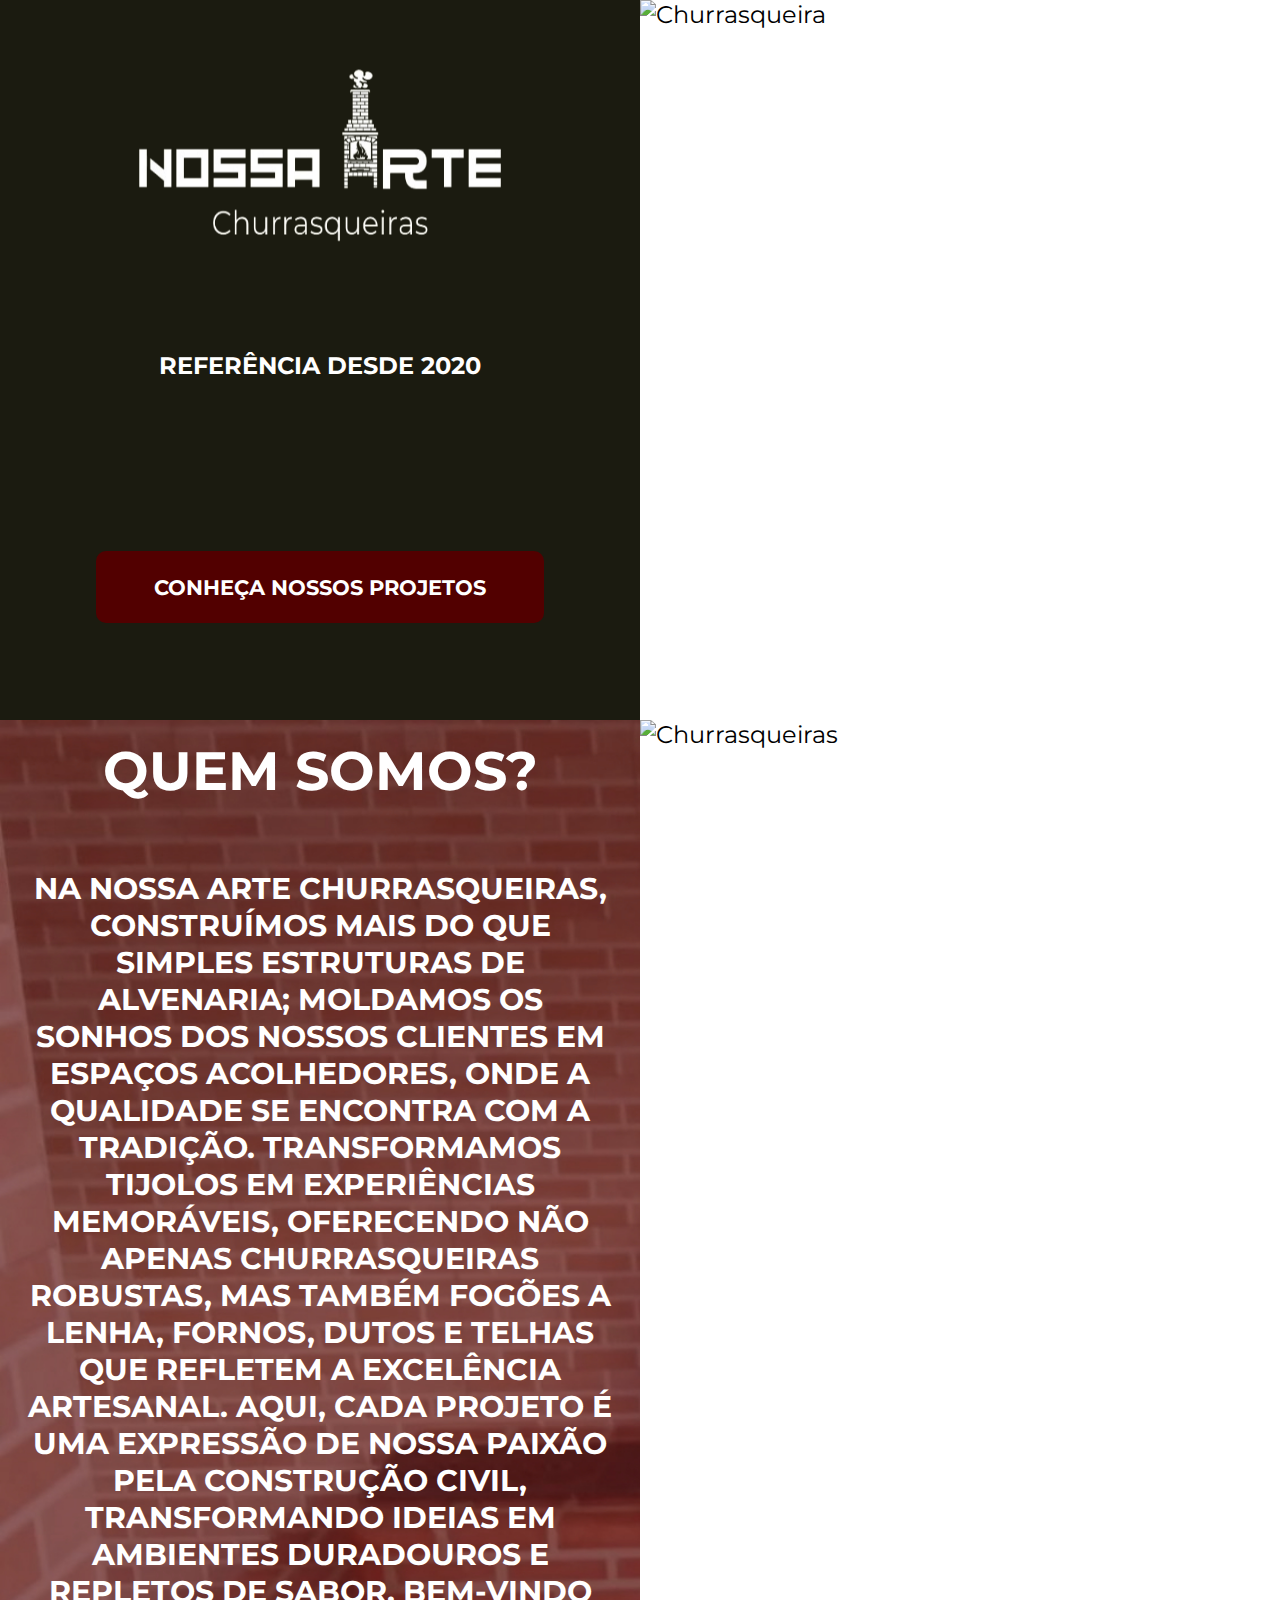
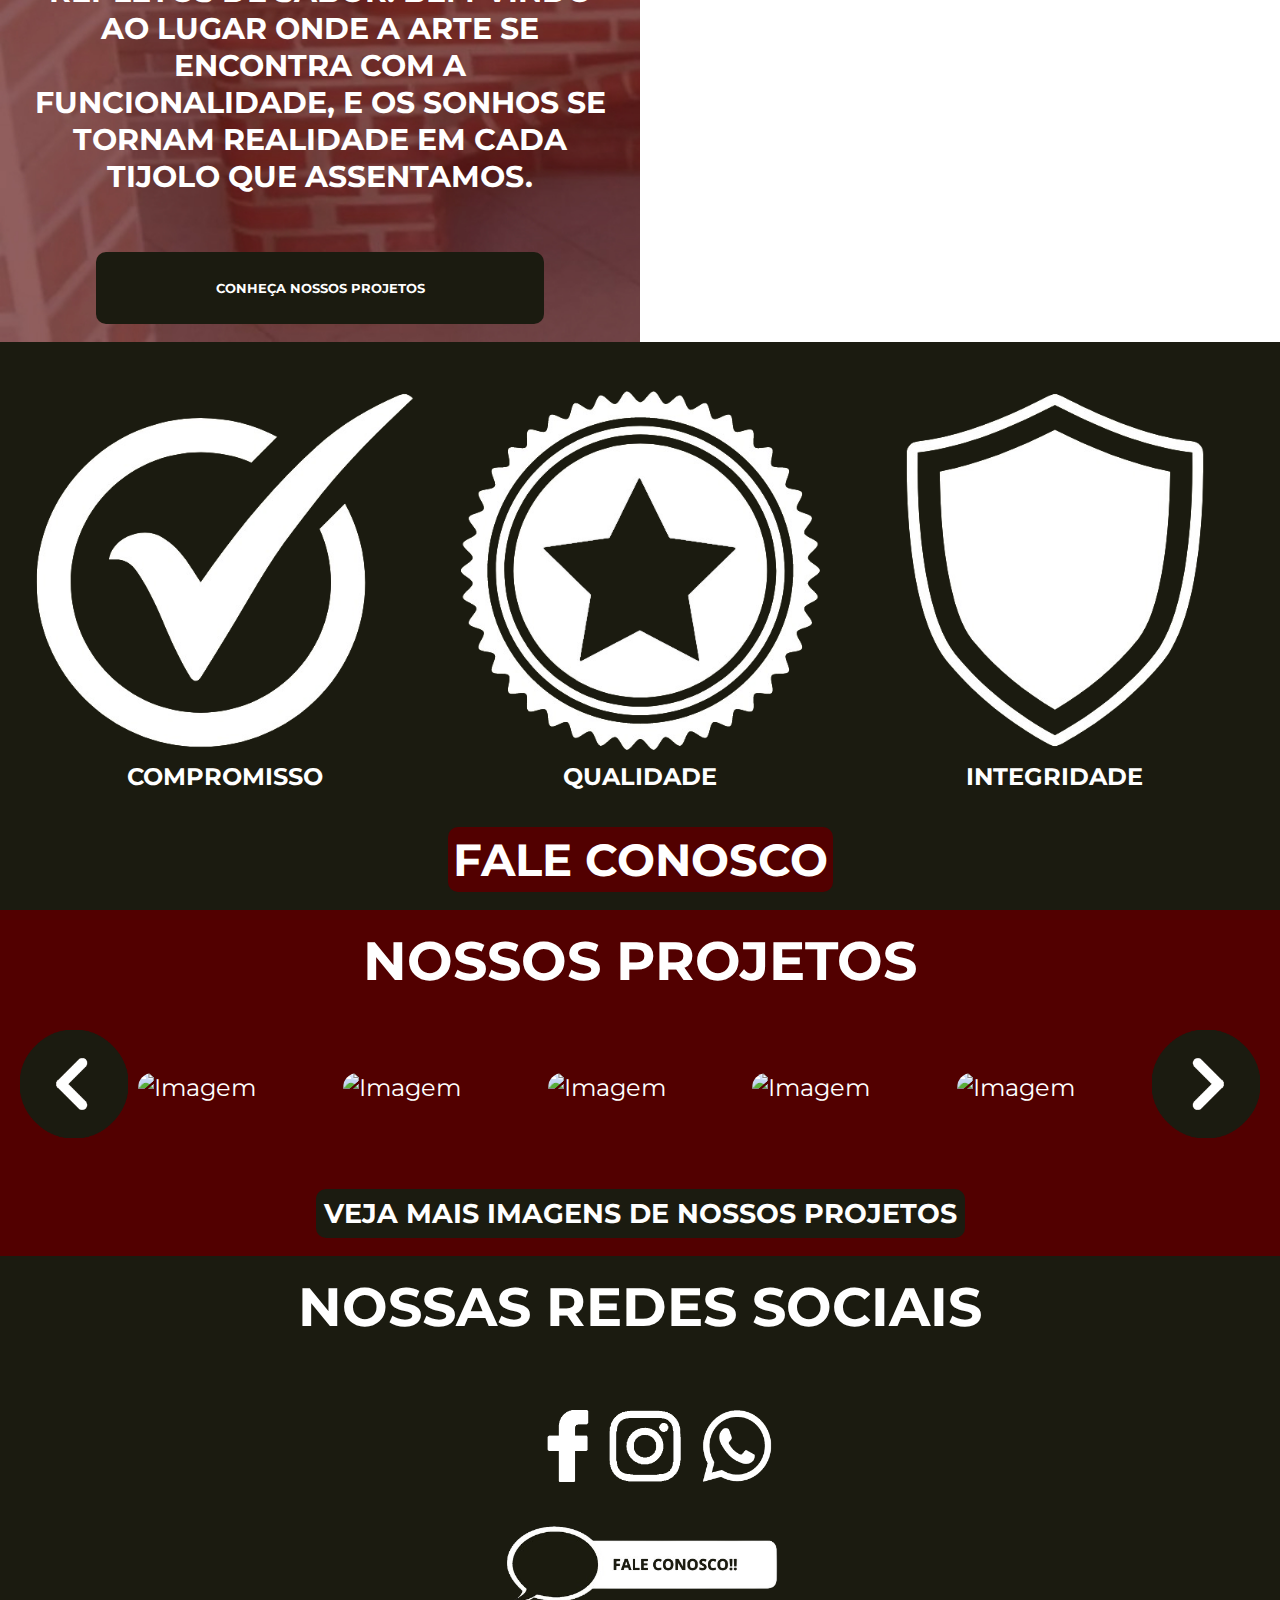
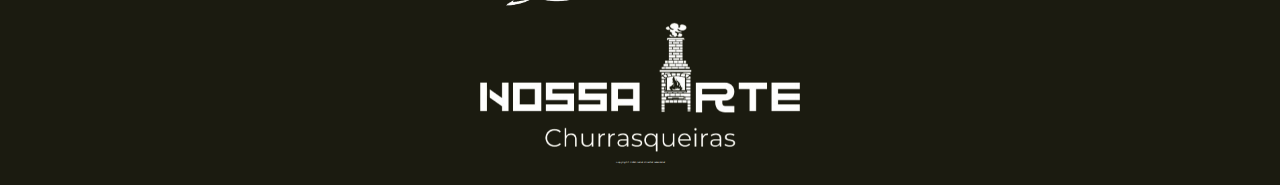
==== commit 573e9c02: "Update index.html" ====
--- a/Institucional/index.html
+++ b/Institucional/index.html
@@ -23,7 +23,7 @@
           </div>
         </section>
         <div class="image-1">
-          <img src="./assets/imgs/Churrasqueira_1.jpeg" alt="Churrasqueira" />
+          <img src="./assets/imgs/churrasqueira_1.jpg" alt="Churrasqueira" />
         </div>
       </div>
       <div class="second-line">
@@ -50,20 +50,20 @@
           </div>
         </section>
         <div class="image-2">
-          <img src="./assets/imgs/Churrasqueira_2.jpg" alt="Churrasqueiras" />
+          <img src="./assets/imgs/churrasqueira_2.jpg" alt="Churrasqueiras" />
         </div>
       </div>
       <section class="characteristics">
         <ul>
-          <li onclick="openCard(0)" class="clickable-item">
+          <li onclick="openCard(0)" class="clickable-item" title="Ver mais sobre a caracteristica">
             <img src="./assets/icons/Icon_check.png" alt="Ícone compromisso" />
             <p>Compromisso</p>
           </li>
-          <li onclick="openCard(1)" class="clickable-item">
+          <li onclick="openCard(1)" class="clickable-item" title="Ver mais sobre a caracteristica">
             <img src="./assets/icons/Icon_seal.png" alt="Ícone qualidade" />
             <p>Qualidade</p>
           </li>
-          <li onclick="openCard(2)" class="clickable-item">
+          <li onclick="openCard(2)" class="clickable-item" title="Ver mais sobre a caracteristica">
             <img src="./assets/icons/Icon_shield.png" alt="Ícone integridade" />
             <p>Integridade</p>
           </li>
@@ -131,7 +131,7 @@
         </div>
       </div>
       <div class="prev-btn card-btn" title="Card Anterior"><img src="./assets/icons/Icon_Próximo_alter.png" alt="Ícone próximo"></div>
-      <div class="next-btn card-btn" title="Card Próximo"><img src="./assets/icons/Icon_anterior_alter.png" alt="Ícone anterior"></div>
+      <div class="next-btn card-btn" title="Próximo Card"><img src="./assets/icons/Icon_anterior_alter.png" alt="Ícone anterior"></div>
       <section id="our-projects">
         <div class="title">
           <h2>Nossos projetos</h2>
@@ -145,11 +145,11 @@
             />
           </div>
           <div class="imgs" id="images-container">
-            <img class="imagem" src="./assets/imgs/imagem1.jpeg" alt="Imagem" />
-            <img class="imagem" src="./assets/imgs/imagem2.jpeg" alt="Imagem" />
-            <img class="imagem" src="./assets/imgs/imagem3.jpeg" alt="Imagem" />
-            <img class="imagem" src="./assets/imgs/imagem4.jpeg" alt="Imagem" />
-            <img class="imagem" src="./assets/imgs/imagem5.jpeg" alt="Imagem" />
+            <img class="imagem" src="./assets/imgs/imagem_1.jpg" alt="Imagem" />
+            <img class="imagem" src="./assets/imgs/imagem_2.jpg" alt="Imagem" />
+            <img class="imagem" src="./assets/imgs/imagem_3.jpg" alt="Imagem" />
+            <img class="imagem" src="./assets/imgs/imagem_4.jpg" alt="Imagem" />
+            <img class="imagem" src="./assets/imgs/imagem_5.jpg" alt="Imagem" />
           </div>
           <div class="interactive-buttons" title="Próxima Imagem">
             <img
@@ -160,7 +160,7 @@
           </div>
         </div>
         <div class="more-images-button">
-          <button>Veja mais imagens de nossos projetos</button>
+          <a href="https://www.instagram.com/essa.enossaarte?igsh=MTVyazhsaHVqaWZs" target="_blank"><button>Veja mais imagens de nossos projetos</button></a>
         </div>
       </section>
 
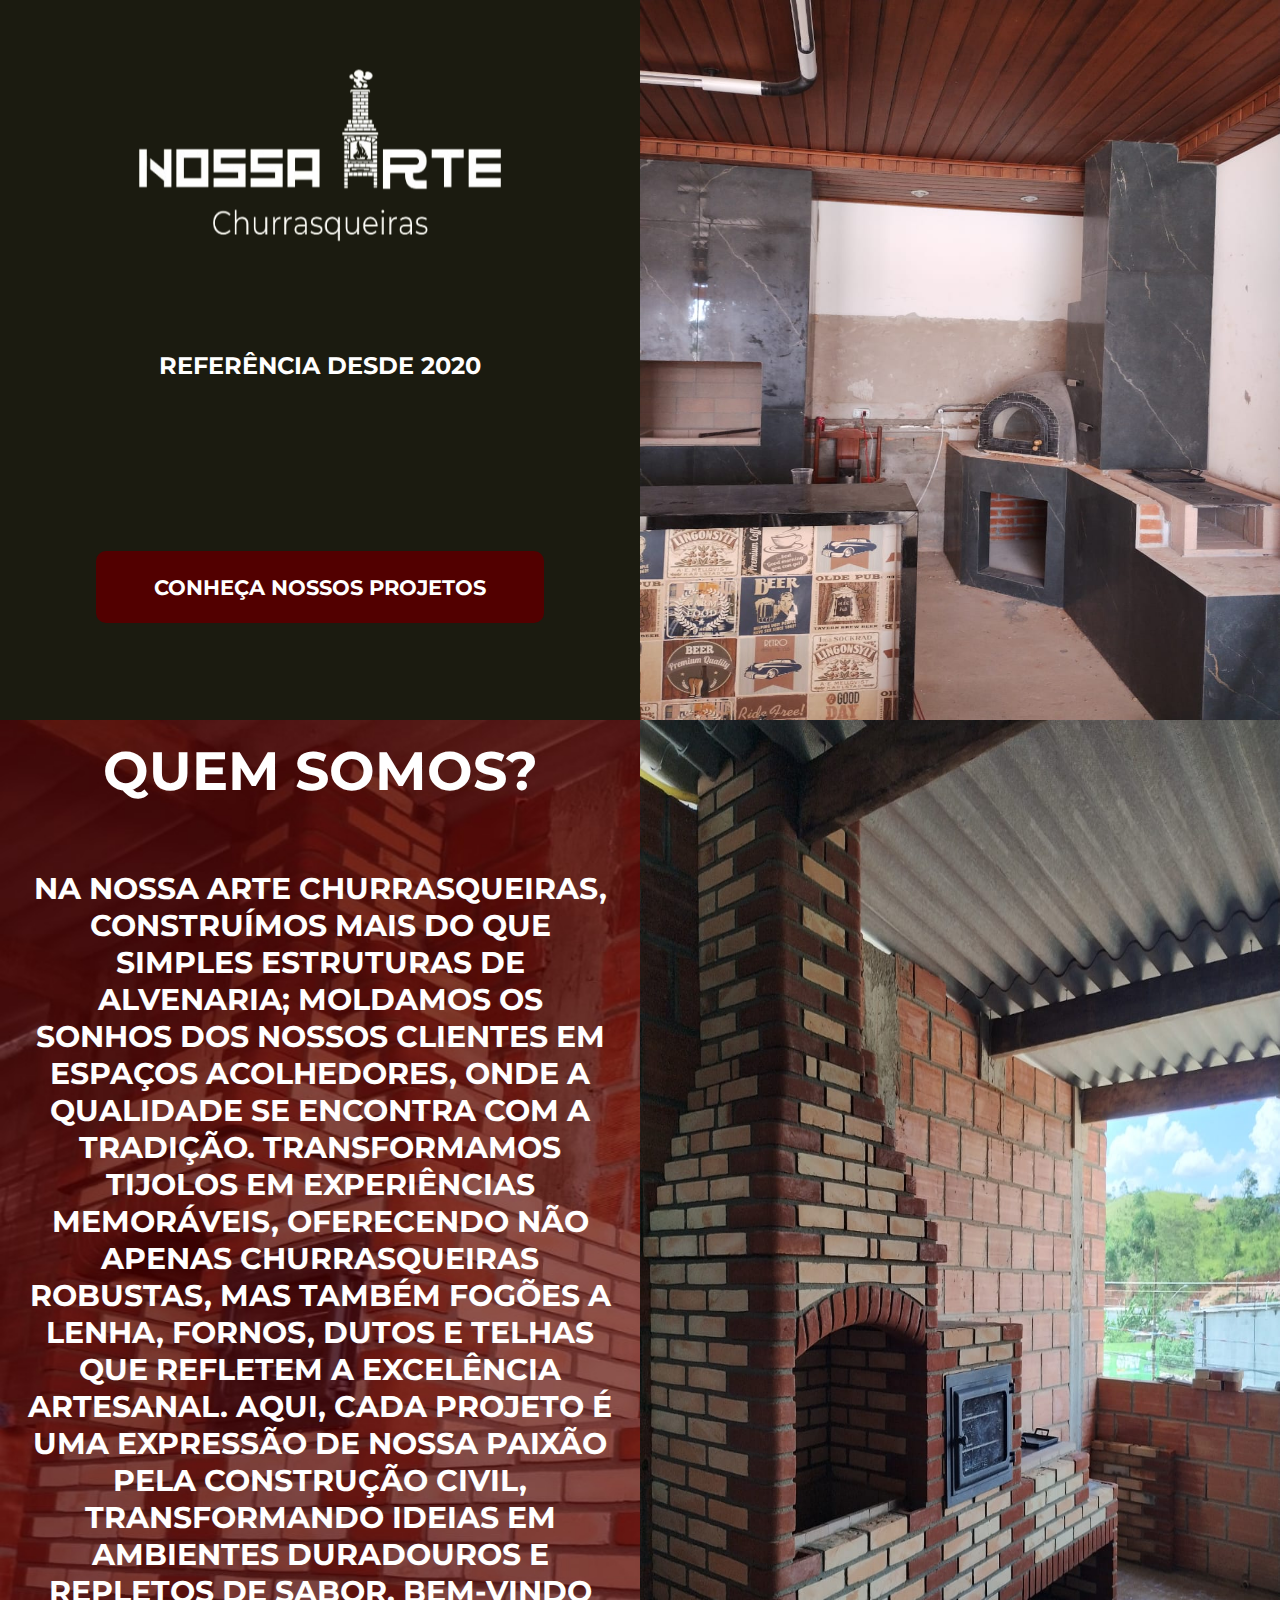
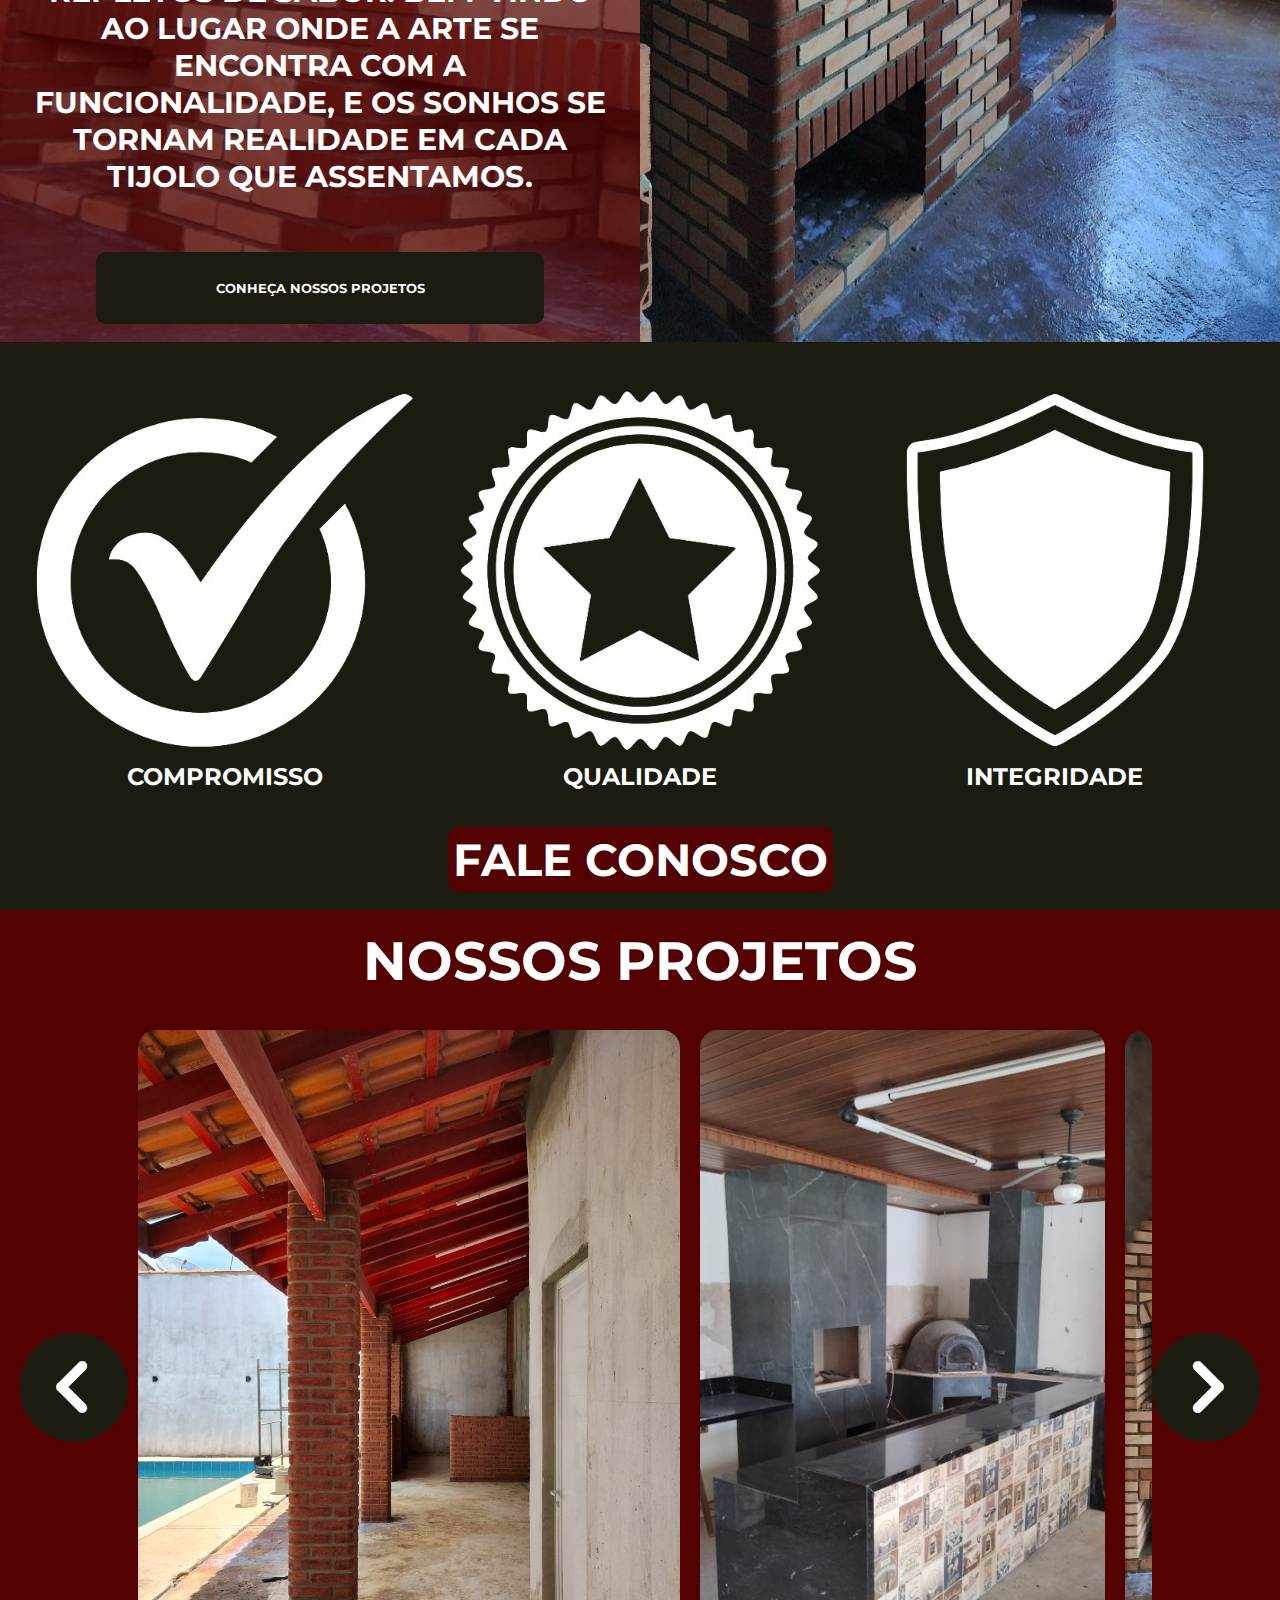
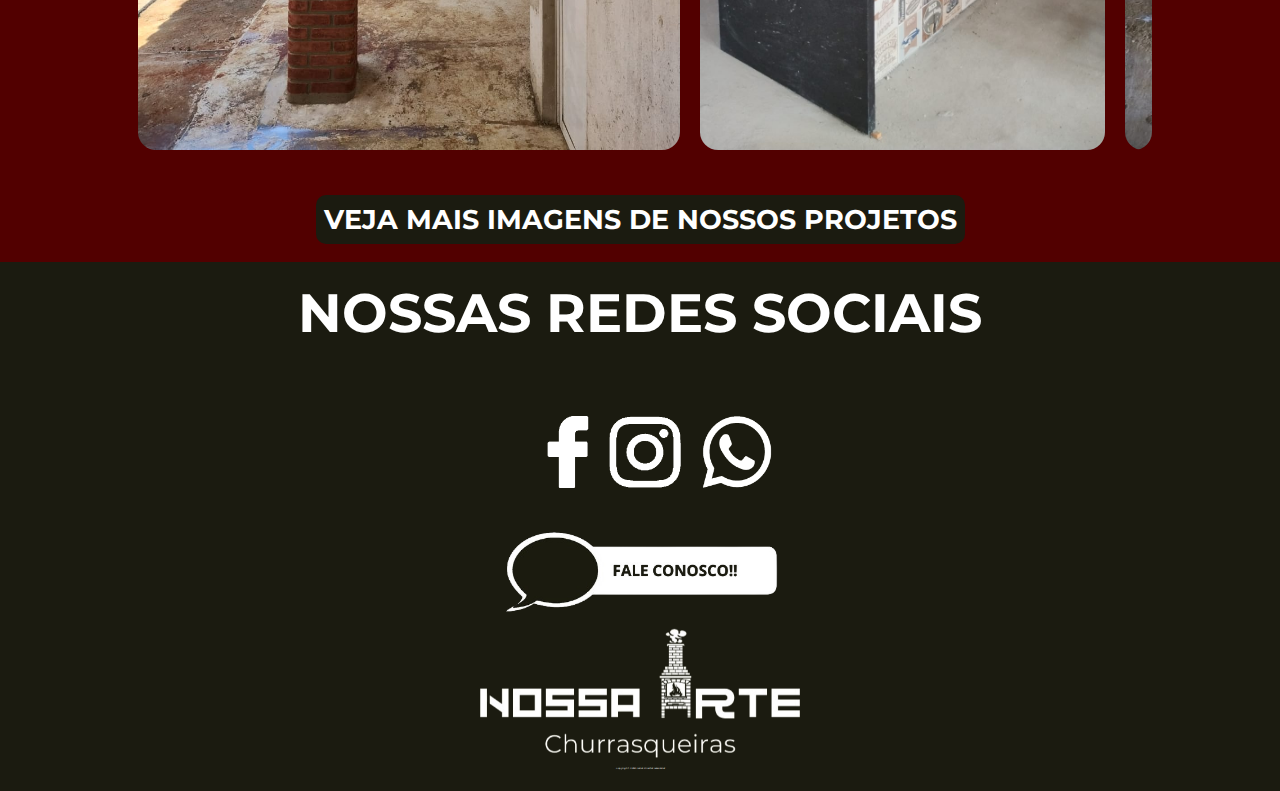
==== commit a9698524: "Update index.html" ====
--- a/Institucional/index.html
+++ b/Institucional/index.html
@@ -174,7 +174,7 @@
       <div class="social-medias">
         <ul>
           <li>
-            <a href="https://facebook.com" target="_blank"
+            <a href="https://www.facebook.com/people/Essaenossaarteoficial/61553330011801/" target="_blank"
               ><img src="./assets/icons/Icon Facebook.png" alt="Logo Facebook"
             /></a>
           </li>
--- a/Institucional/css/styles.css
+++ b/Institucional/css/styles.css
@@ -3,6 +3,7 @@
 * {
   font-family: "Montserrat";
   box-sizing: border-box;
+  user-select: none;
 }
 
 :root {
@@ -77,6 +78,7 @@
 .image-1 {
   width: 100vw;
   height: 50vh;
+  display: none;
 }
 
 .image-1 img {
@@ -92,11 +94,11 @@
 
 .second-line {
   display: flex;
-  flex-direction: column;
+  flex-direction: column-reverse;
 }
 
 .about-us {
-  background-image: url(../assets/imgs/Fundo.jpg);
+  background-image: url(../assets/imgs/Fundo1.jpg);
   background-size: 500;
   color: var(--text-color);
   padding: 2vh 2vw;
@@ -131,8 +133,8 @@
 }
 
 .image-2 {
-  width: 50vw;
-  display: none;
+  width: 100vw;
+  height: 60vh;
 }
 
 .image-2 img {
@@ -150,6 +152,7 @@
   display: flex;
   flex-direction: column;
   align-items: center;
+  justify-content: center;
 }
 
 .characteristics ul {
@@ -165,6 +168,21 @@
   display: flex;
   flex-direction: column;
   align-items: center;
+  animation: zoom 2.5s infinite;
+}
+
+@keyframes zoom {
+  0% {
+    transform: scale(1);
+  }
+
+  50% {
+    transform: scale(1.1);
+  }
+
+  to {
+    transform: scale(1);
+  }
 }
 
 .characteristics li:hover {
@@ -316,6 +334,7 @@
 
 #images-container {
   width: 100%;
+  height: 80vh;
   display: flex;
   overflow-x: hidden;
   transition: scroll-left 0.3s ease;
@@ -433,10 +452,21 @@
   .image-1 {
     width: 50vw;
     height: 80vh;
+    display: block;
   }
 
   .second-line {
     flex-direction: row;
+  }
+
+  .image-2 {
+    display: block;
+    width: 50vw;
+    height: auto;
+  }
+
+  .image-2 img {
+    width: 100%;
   }
 
   .about-us {
@@ -463,21 +493,16 @@
     cursor: pointer;
   }
 
-  .image-2 {
-    display: block;
-    width: 50vw;
-  }
-
-  .image-2 img {
-    width: 100%;
-  }
-
   .characteristics {
     padding: 2vh;
   }
 
   .characteristics ul {
     justify-content: space-around;
+  }
+
+  .characteristics li {
+    animation: none;
   }
 
   .characteristics img {
